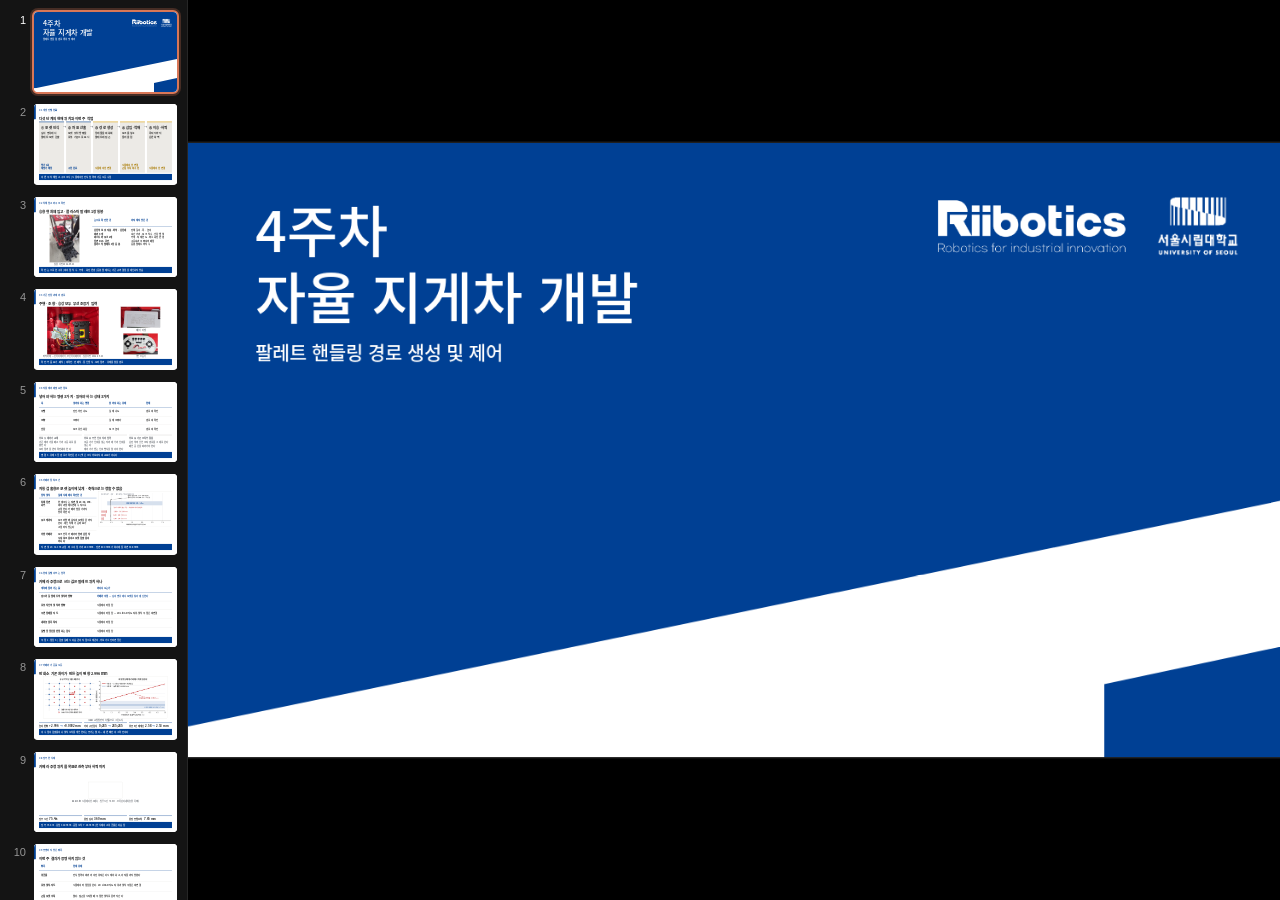
==== latest/index.html @ 9f7f173a "feat: add the week 4 deck — chassis intake and the camera reference-point fix 11 slides, 610 s, matc" ====
<!DOCTYPE html>
<html lang="ko"><head><meta charset="utf-8"><meta name="viewport" content="width=device-width, initial-scale=1">
<title>최근 발표 · 4주차 · 4주차 개발 진행 보고</title><link rel="icon" href="data:,">
<link rel="canonical" href="../week-04/">
<script>location.replace(new URL("../week-04/" + location.search + location.hash, location.href));</script>
<meta http-equiv="refresh" content="0;url=../week-04/"></head>
<body><p>최근 발표자료로 이동한다. <a href="../week-04/">4주차 · 4주차 개발 진행 보고 발표자료 열기</a></p></body></html>
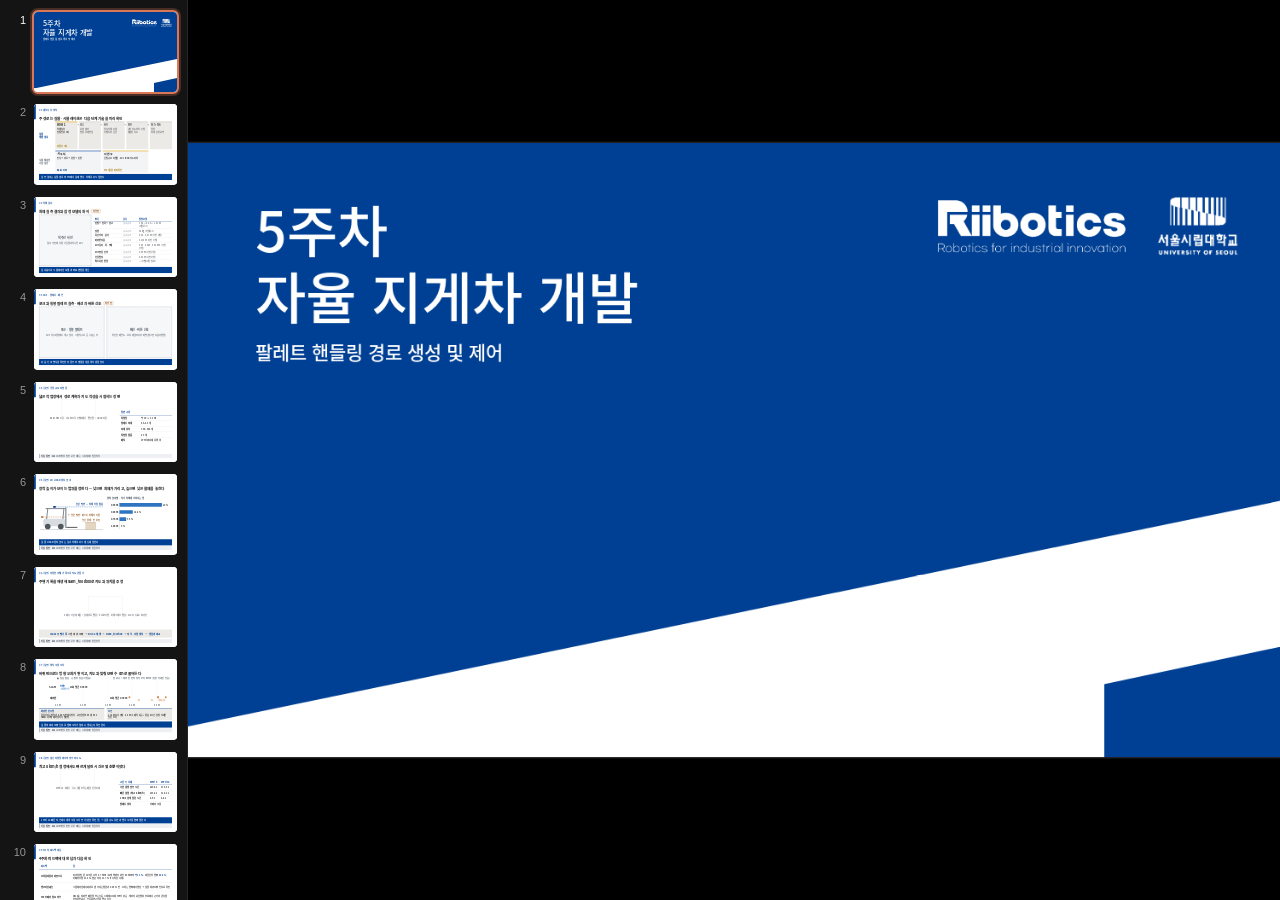
==== commit a15c7bff: "feat: add the week 5 deck with the factory SLAM demonstration Eleven slides, 610 s. The main path fo" ====
--- a/latest/index.html
+++ b/latest/index.html
@@ -1,7 +1,7 @@
 <!DOCTYPE html>
 <html lang="ko"><head><meta charset="utf-8"><meta name="viewport" content="width=device-width, initial-scale=1">
-<title>최근 발표 · 4주차 · 4주차 개발 진행 보고</title><link rel="icon" href="data:,">
-<link rel="canonical" href="../week-04/">
-<script>location.replace(new URL("../week-04/" + location.search + location.hash, location.href));</script>
-<meta http-equiv="refresh" content="0;url=../week-04/"></head>
-<body><p>최근 발표자료로 이동한다. <a href="../week-04/">4주차 · 4주차 개발 진행 보고 발표자료 열기</a></p></body></html>
+<title>최근 발표 · 5주차 · 5주차 개발 진행 보고</title><link rel="icon" href="data:,">
+<link rel="canonical" href="../week-05/">
+<script>location.replace(new URL("../week-05/" + location.search + location.hash, location.href));</script>
+<meta http-equiv="refresh" content="0;url=../week-05/"></head>
+<body><p>최근 발표자료로 이동한다. <a href="../week-05/">5주차 · 5주차 개발 진행 보고 발표자료 열기</a></p></body></html>
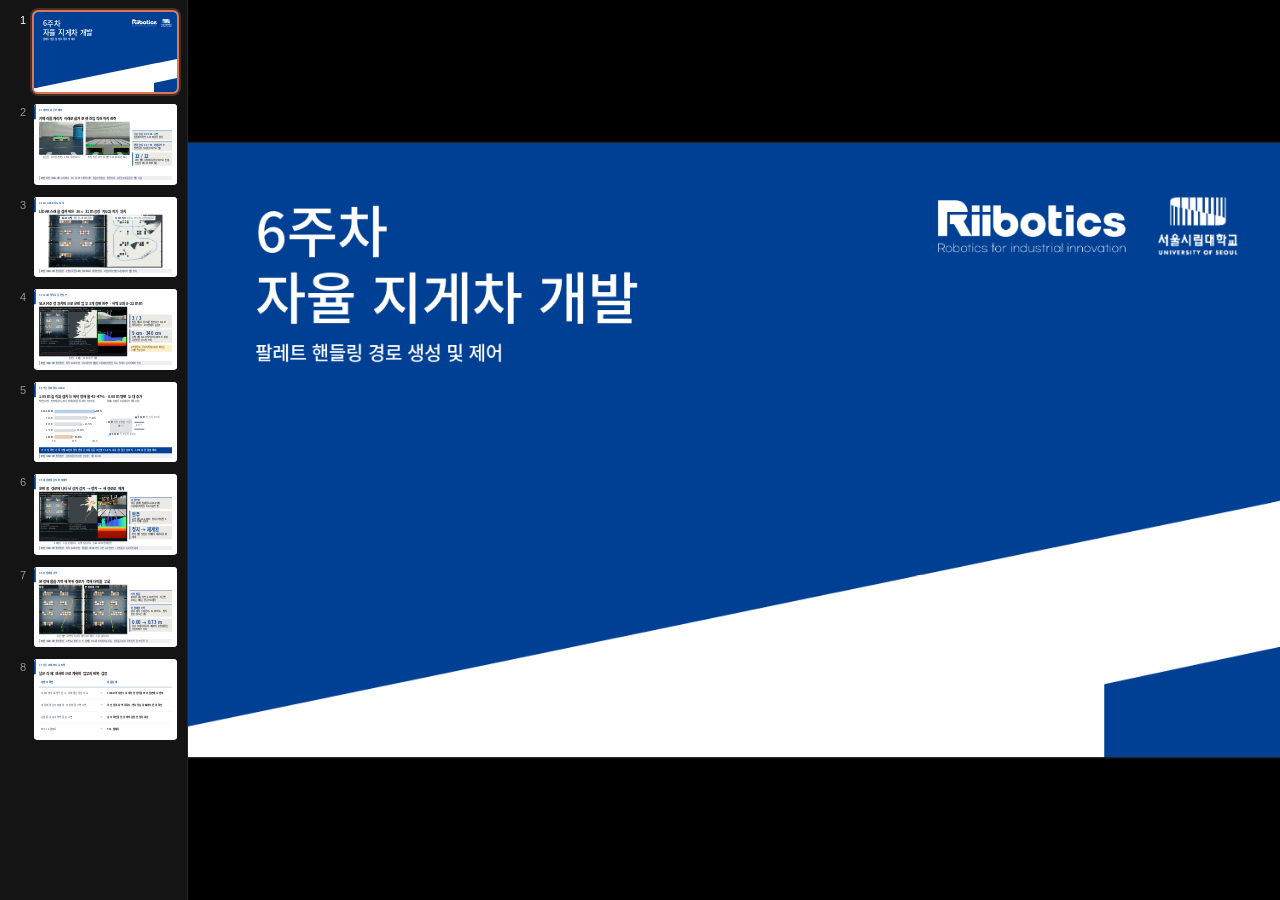
==== commit 0583217e: "feat: publish the week 6 deck -- software week (carriage camera, LiDAR map, mission on the SLAM pose" ====
--- a/latest/index.html
+++ b/latest/index.html
@@ -1,7 +1,7 @@
 <!DOCTYPE html>
 <html lang="ko"><head><meta charset="utf-8"><meta name="viewport" content="width=device-width, initial-scale=1">
-<title>최근 발표 · 5주차 · 5주차 개발 진행 보고</title><link rel="icon" href="data:,">
-<link rel="canonical" href="../week-05/">
-<script>location.replace(new URL("../week-05/" + location.search + location.hash, location.href));</script>
-<meta http-equiv="refresh" content="0;url=../week-05/"></head>
-<body><p>최근 발표자료로 이동한다. <a href="../week-05/">5주차 · 5주차 개발 진행 보고 발표자료 열기</a></p></body></html>
+<title>최근 발표 · 6주차 · 6주차 개발 진행 보고</title><link rel="icon" href="data:,">
+<link rel="canonical" href="../week-06/">
+<script>location.replace(new URL("../week-06/" + location.search + location.hash, location.href));</script>
+<meta http-equiv="refresh" content="0;url=../week-06/"></head>
+<body><p>최근 발표자료로 이동한다. <a href="../week-06/">6주차 · 6주차 개발 진행 보고 발표자료 열기</a></p></body></html>
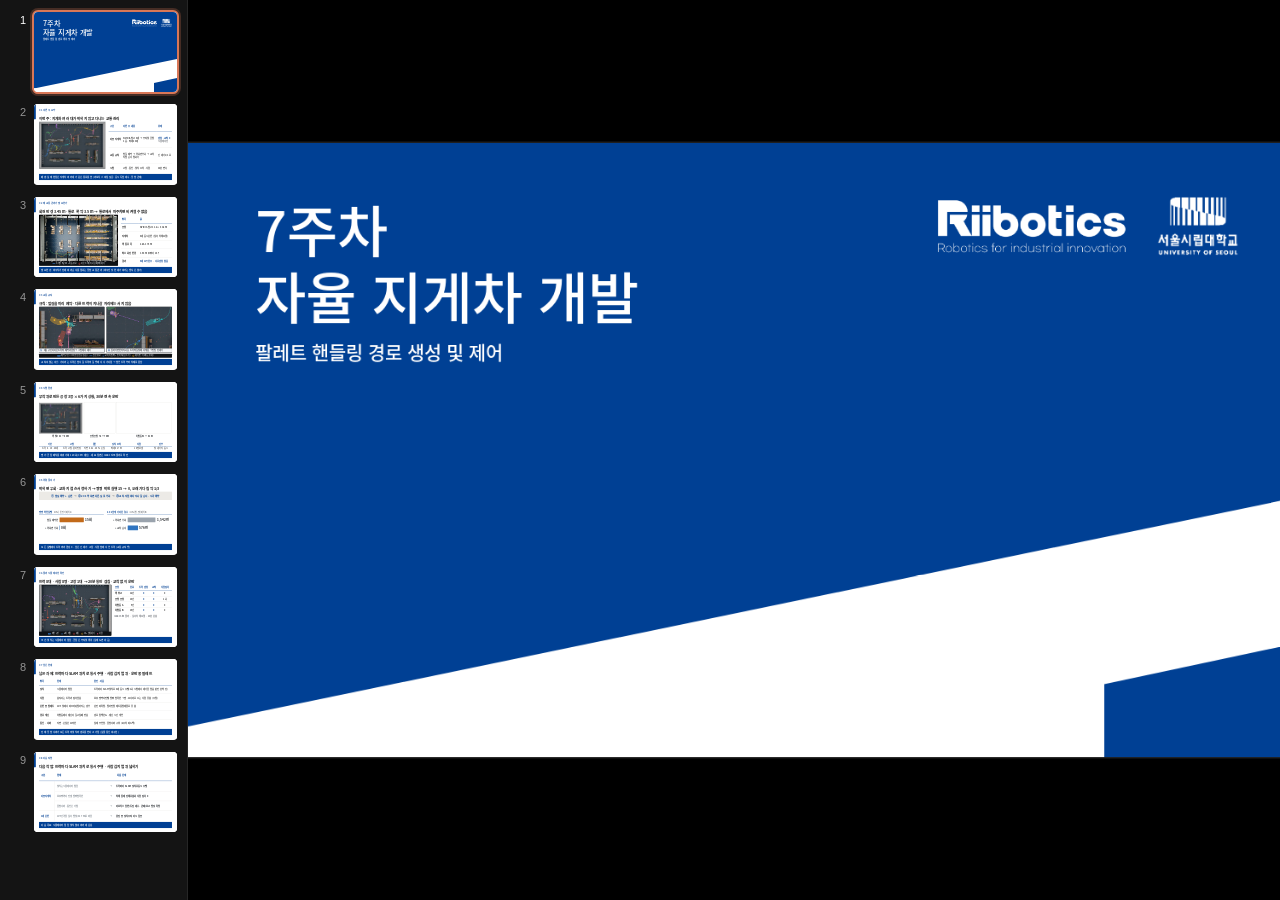
==== commit 1d9421e9: "feat: publish week 7 without the PCB slide -- the user asked to publish ("배포해") before the PCB mater" ====
--- a/latest/index.html
+++ b/latest/index.html
@@ -1,7 +1,7 @@
 <!DOCTYPE html>
 <html lang="ko"><head><meta charset="utf-8"><meta name="viewport" content="width=device-width, initial-scale=1">
-<title>최근 발표 · 6주차 · 6주차 개발 진행 보고</title><link rel="icon" href="data:,">
-<link rel="canonical" href="../week-06/">
-<script>location.replace(new URL("../week-06/" + location.search + location.hash, location.href));</script>
-<meta http-equiv="refresh" content="0;url=../week-06/"></head>
-<body><p>최근 발표자료로 이동한다. <a href="../week-06/">6주차 · 6주차 개발 진행 보고 발표자료 열기</a></p></body></html>
+<title>최근 발표 · 7주차 · 7주차 개발 진행 보고</title><link rel="icon" href="data:,">
+<link rel="canonical" href="../week-07/">
+<script>location.replace(new URL("../week-07/" + location.search + location.hash, location.href));</script>
+<meta http-equiv="refresh" content="0;url=../week-07/"></head>
+<body><p>최근 발표자료로 이동한다. <a href="../week-07/">7주차 · 7주차 개발 진행 보고 발표자료 열기</a></p></body></html>
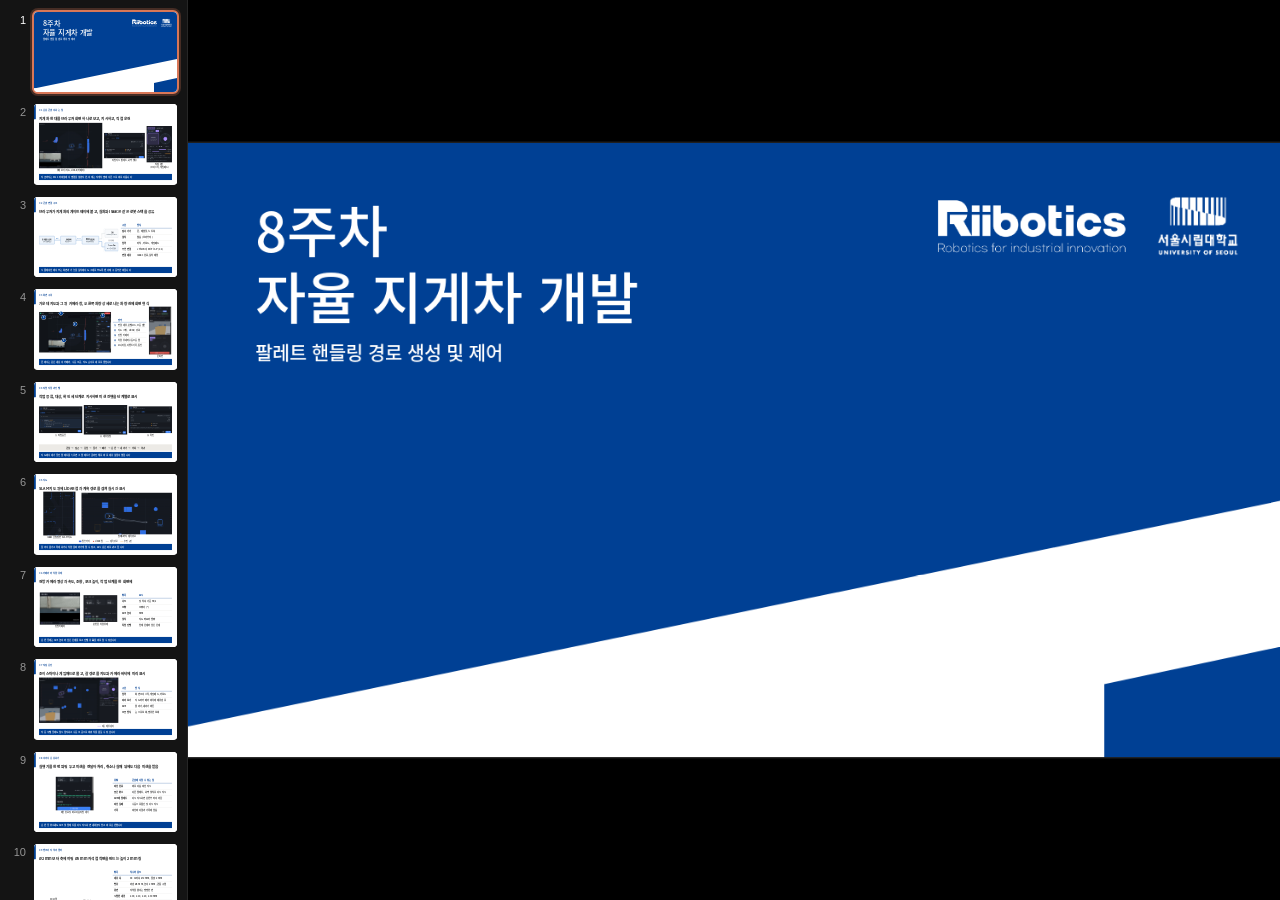
==== commit 6aef1315: "feat: publish week 8 -- the 임시 tags come off and slide 8's video placeholder becomes the fake-vehicl" ====
--- a/latest/index.html
+++ b/latest/index.html
@@ -1,7 +1,7 @@
 <!DOCTYPE html>
 <html lang="ko"><head><meta charset="utf-8"><meta name="viewport" content="width=device-width, initial-scale=1">
-<title>최근 발표 · 7주차 · 7주차 개발 진행 보고</title><link rel="icon" href="data:,">
-<link rel="canonical" href="../week-07/">
-<script>location.replace(new URL("../week-07/" + location.search + location.hash, location.href));</script>
-<meta http-equiv="refresh" content="0;url=../week-07/"></head>
-<body><p>최근 발표자료로 이동한다. <a href="../week-07/">7주차 · 7주차 개발 진행 보고 발표자료 열기</a></p></body></html>
+<title>최근 발표 · 8주차 · 8주차 개발 진행 보고</title><link rel="icon" href="data:,">
+<link rel="canonical" href="../week-08/">
+<script>location.replace(new URL("../week-08/" + location.search + location.hash, location.href));</script>
+<meta http-equiv="refresh" content="0;url=../week-08/"></head>
+<body><p>최근 발표자료로 이동한다. <a href="../week-08/">8주차 · 8주차 개발 진행 보고 발표자료 열기</a></p></body></html>
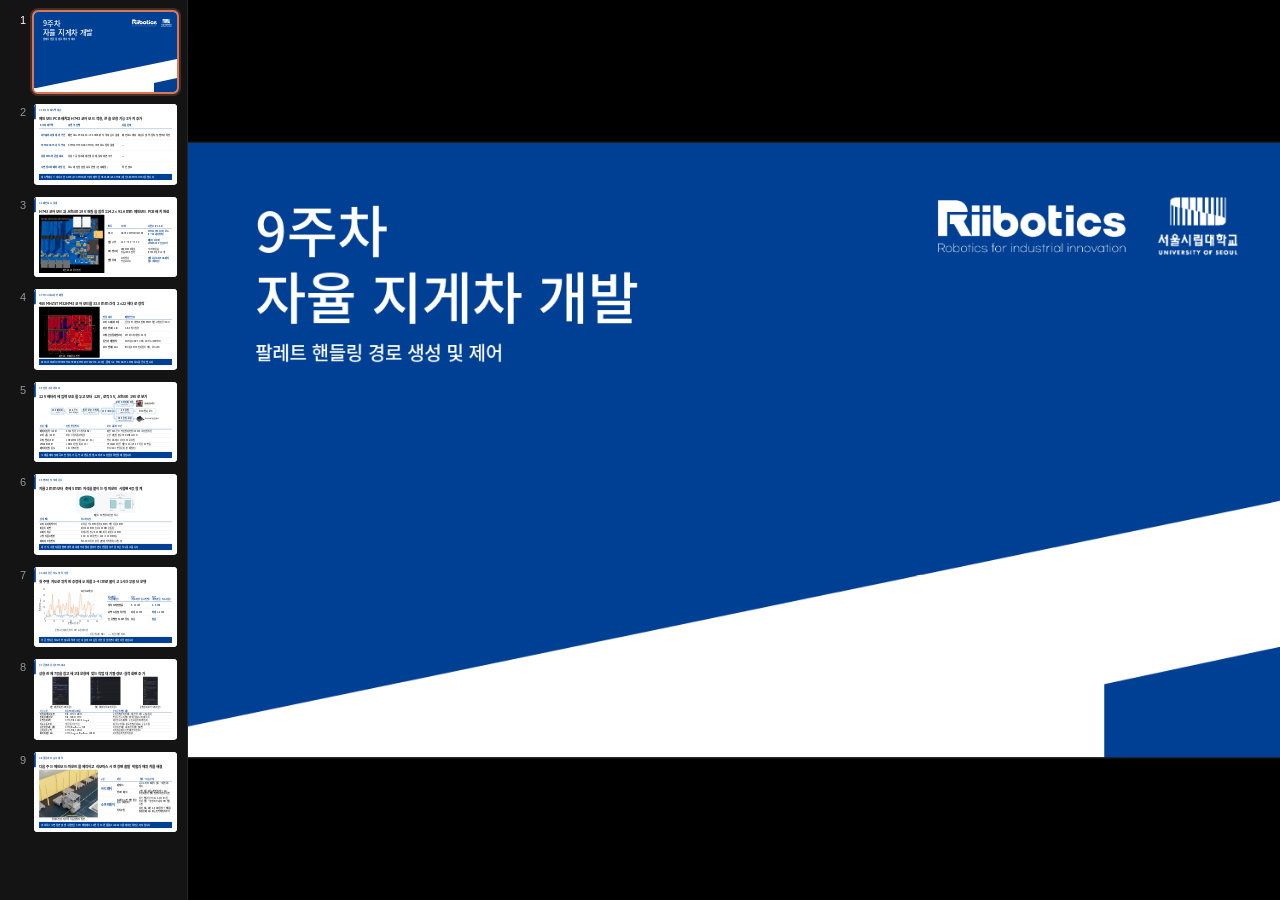
==== commit 8b548fee: "feat: week 9 deck -- answers the week 8 feedback: feedback table, the main board (top 3D render, wee" ====
--- a/latest/index.html
+++ b/latest/index.html
@@ -1,7 +1,7 @@
 <!DOCTYPE html>
 <html lang="ko"><head><meta charset="utf-8"><meta name="viewport" content="width=device-width, initial-scale=1">
-<title>최근 발표 · 8주차 · 8주차 개발 진행 보고</title><link rel="icon" href="data:,">
-<link rel="canonical" href="../week-08/">
-<script>location.replace(new URL("../week-08/" + location.search + location.hash, location.href));</script>
-<meta http-equiv="refresh" content="0;url=../week-08/"></head>
-<body><p>최근 발표자료로 이동한다. <a href="../week-08/">8주차 · 8주차 개발 진행 보고 발표자료 열기</a></p></body></html>
+<title>최근 발표 · 9주차 · 9주차 개발 진행 보고</title><link rel="icon" href="data:,">
+<link rel="canonical" href="../week-09/">
+<script>location.replace(new URL("../week-09/" + location.search + location.hash, location.href));</script>
+<meta http-equiv="refresh" content="0;url=../week-09/"></head>
+<body><p>최근 발표자료로 이동한다. <a href="../week-09/">9주차 · 9주차 개발 진행 보고 발표자료 열기</a></p></body></html>
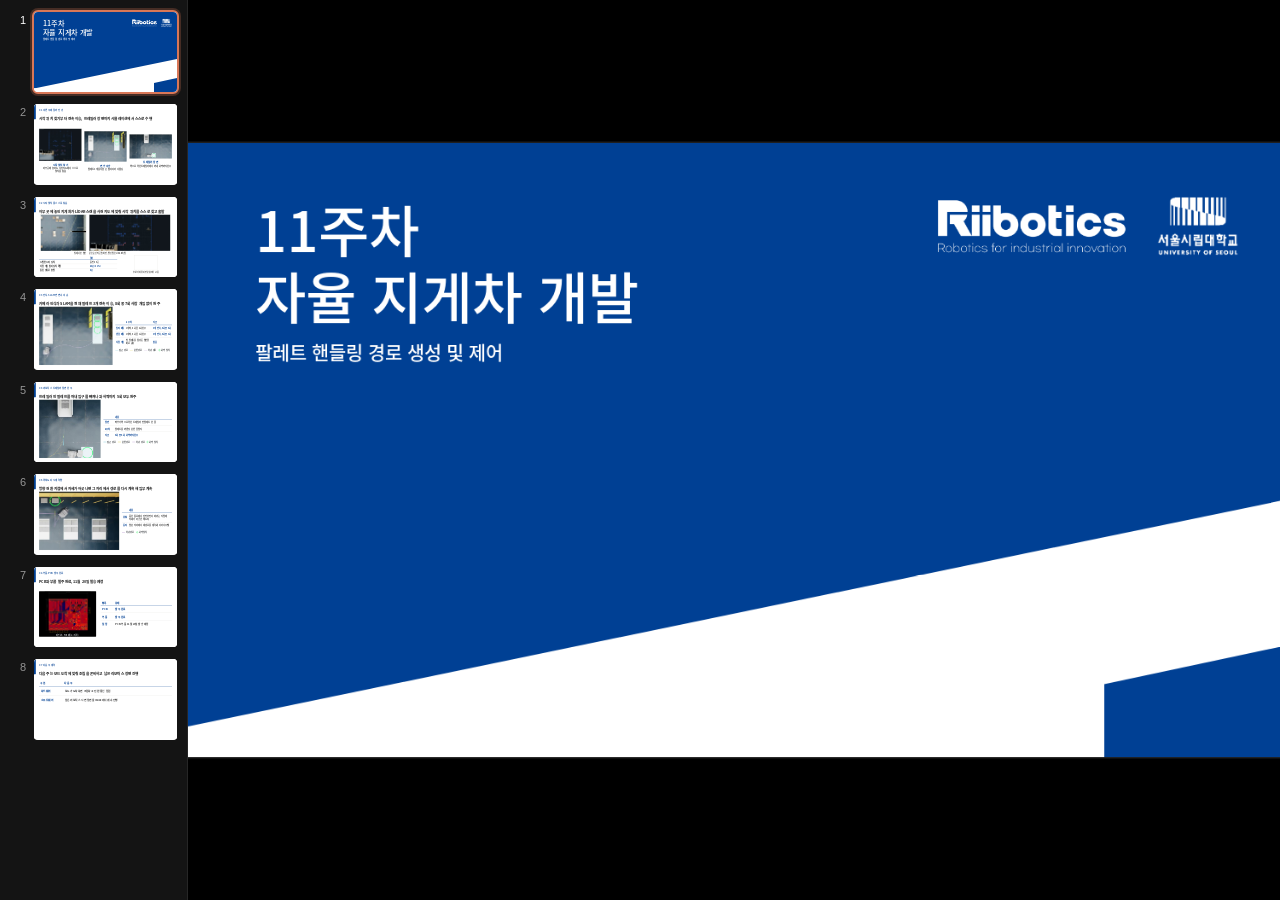
==== commit 7a539e28: "feat: week 11 deck -- simulation-video update: the truck finds its own start pose on the prior map (" ====
--- a/latest/index.html
+++ b/latest/index.html
@@ -1,7 +1,7 @@
 <!DOCTYPE html>
 <html lang="ko"><head><meta charset="utf-8"><meta name="viewport" content="width=device-width, initial-scale=1">
-<title>최근 발표 · 9주차 · 9주차 개발 진행 보고</title><link rel="icon" href="data:,">
-<link rel="canonical" href="../week-09/">
-<script>location.replace(new URL("../week-09/" + location.search + location.hash, location.href));</script>
-<meta http-equiv="refresh" content="0;url=../week-09/"></head>
-<body><p>최근 발표자료로 이동한다. <a href="../week-09/">9주차 · 9주차 개발 진행 보고 발표자료 열기</a></p></body></html>
+<title>최근 발표 · 11주차 · 11주차 개발 진행 보고</title><link rel="icon" href="data:,">
+<link rel="canonical" href="../week-11/">
+<script>location.replace(new URL("../week-11/" + location.search + location.hash, location.href));</script>
+<meta http-equiv="refresh" content="0;url=../week-11/"></head>
+<body><p>최근 발표자료로 이동한다. <a href="../week-11/">11주차 · 11주차 개발 진행 보고 발표자료 열기</a></p></body></html>
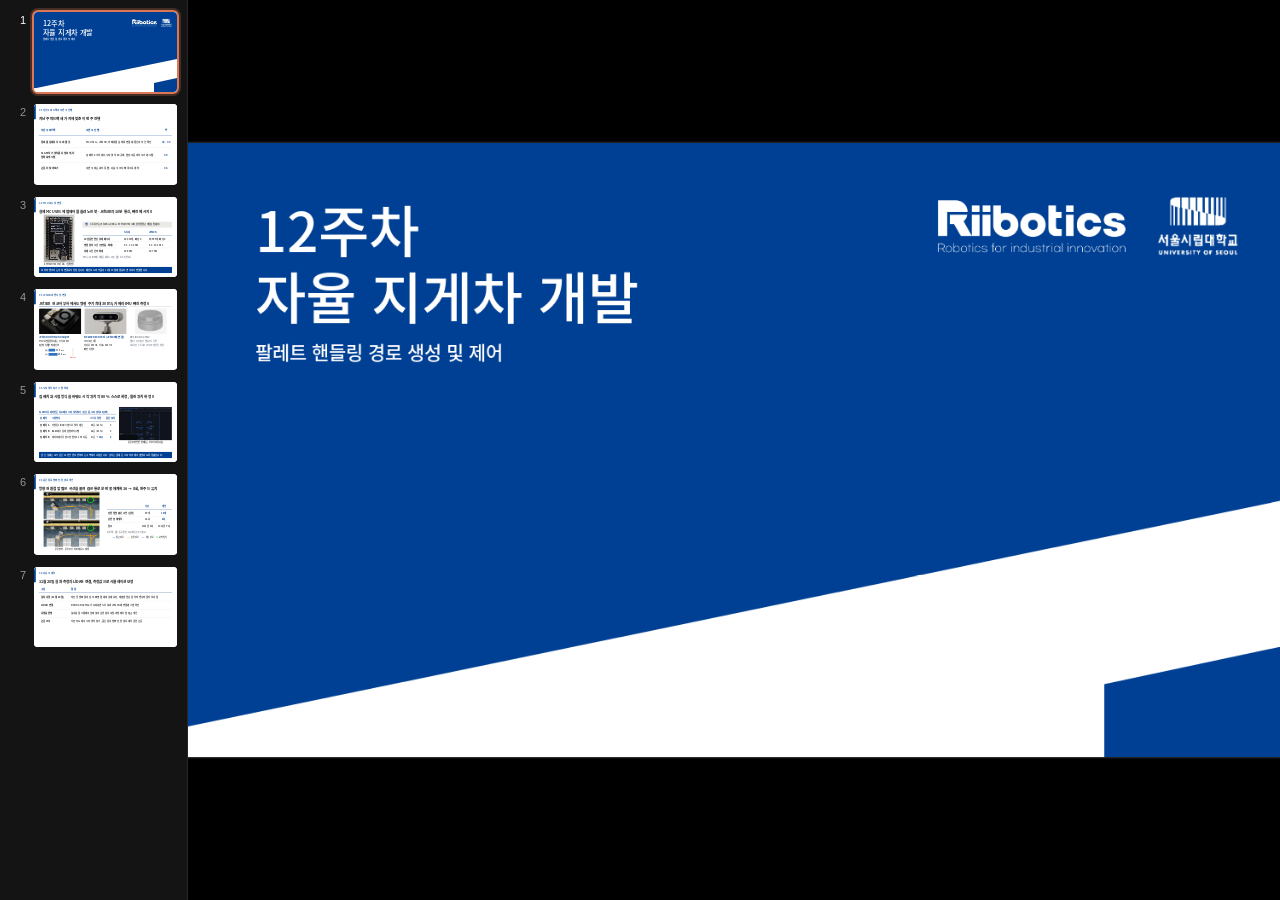
==== commit 7b610143: "feat: week 12 deck -- answers the week 11 feedback (try the real equipment, test the self-localizati" ====
--- a/latest/index.html
+++ b/latest/index.html
@@ -1,7 +1,7 @@
 <!DOCTYPE html>
 <html lang="ko"><head><meta charset="utf-8"><meta name="viewport" content="width=device-width, initial-scale=1">
-<title>최근 발표 · 11주차 · 11주차 개발 진행 보고</title><link rel="icon" href="data:,">
-<link rel="canonical" href="../week-11/">
-<script>location.replace(new URL("../week-11/" + location.search + location.hash, location.href));</script>
-<meta http-equiv="refresh" content="0;url=../week-11/"></head>
-<body><p>최근 발표자료로 이동한다. <a href="../week-11/">11주차 · 11주차 개발 진행 보고 발표자료 열기</a></p></body></html>
+<title>최근 발표 · 12주차 · 12주차 개발 진행 보고</title><link rel="icon" href="data:,">
+<link rel="canonical" href="../week-12/">
+<script>location.replace(new URL("../week-12/" + location.search + location.hash, location.href));</script>
+<meta http-equiv="refresh" content="0;url=../week-12/"></head>
+<body><p>최근 발표자료로 이동한다. <a href="../week-12/">12주차 · 12주차 개발 진행 보고 발표자료 열기</a></p></body></html>
